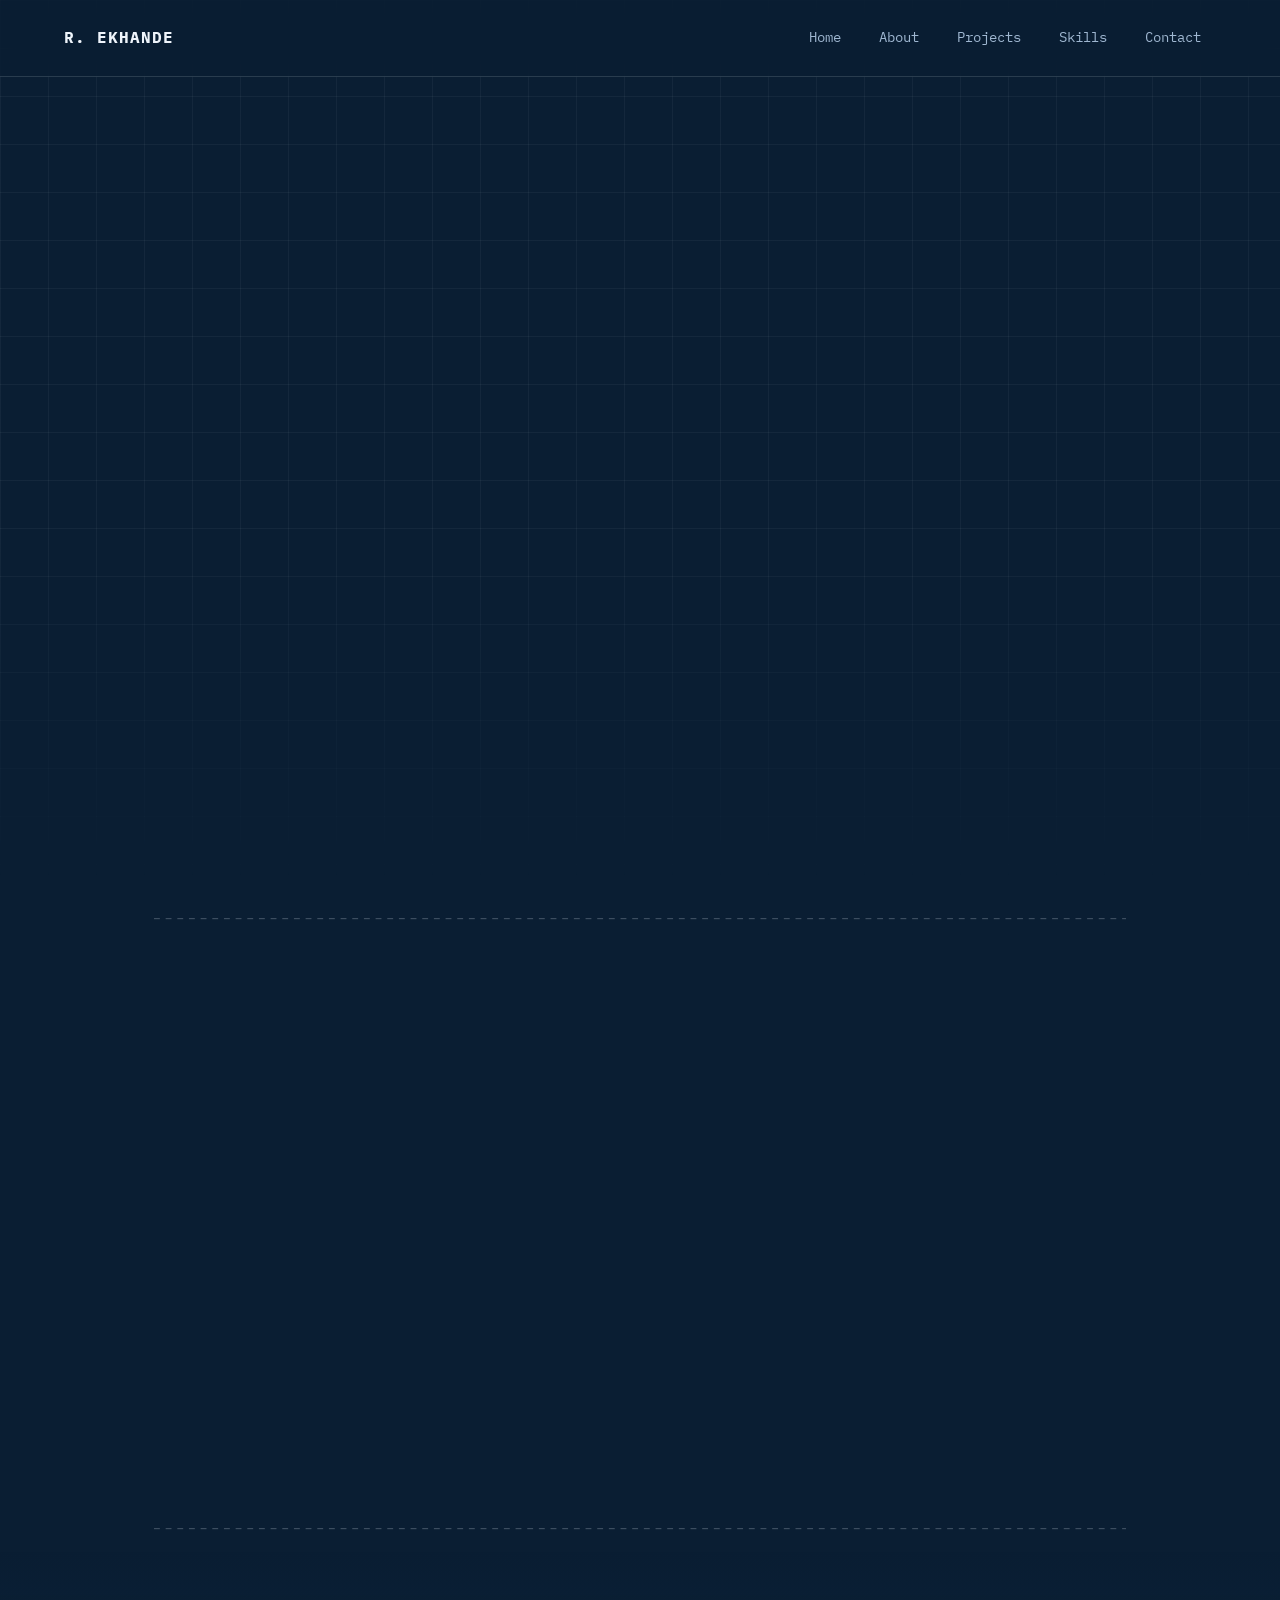
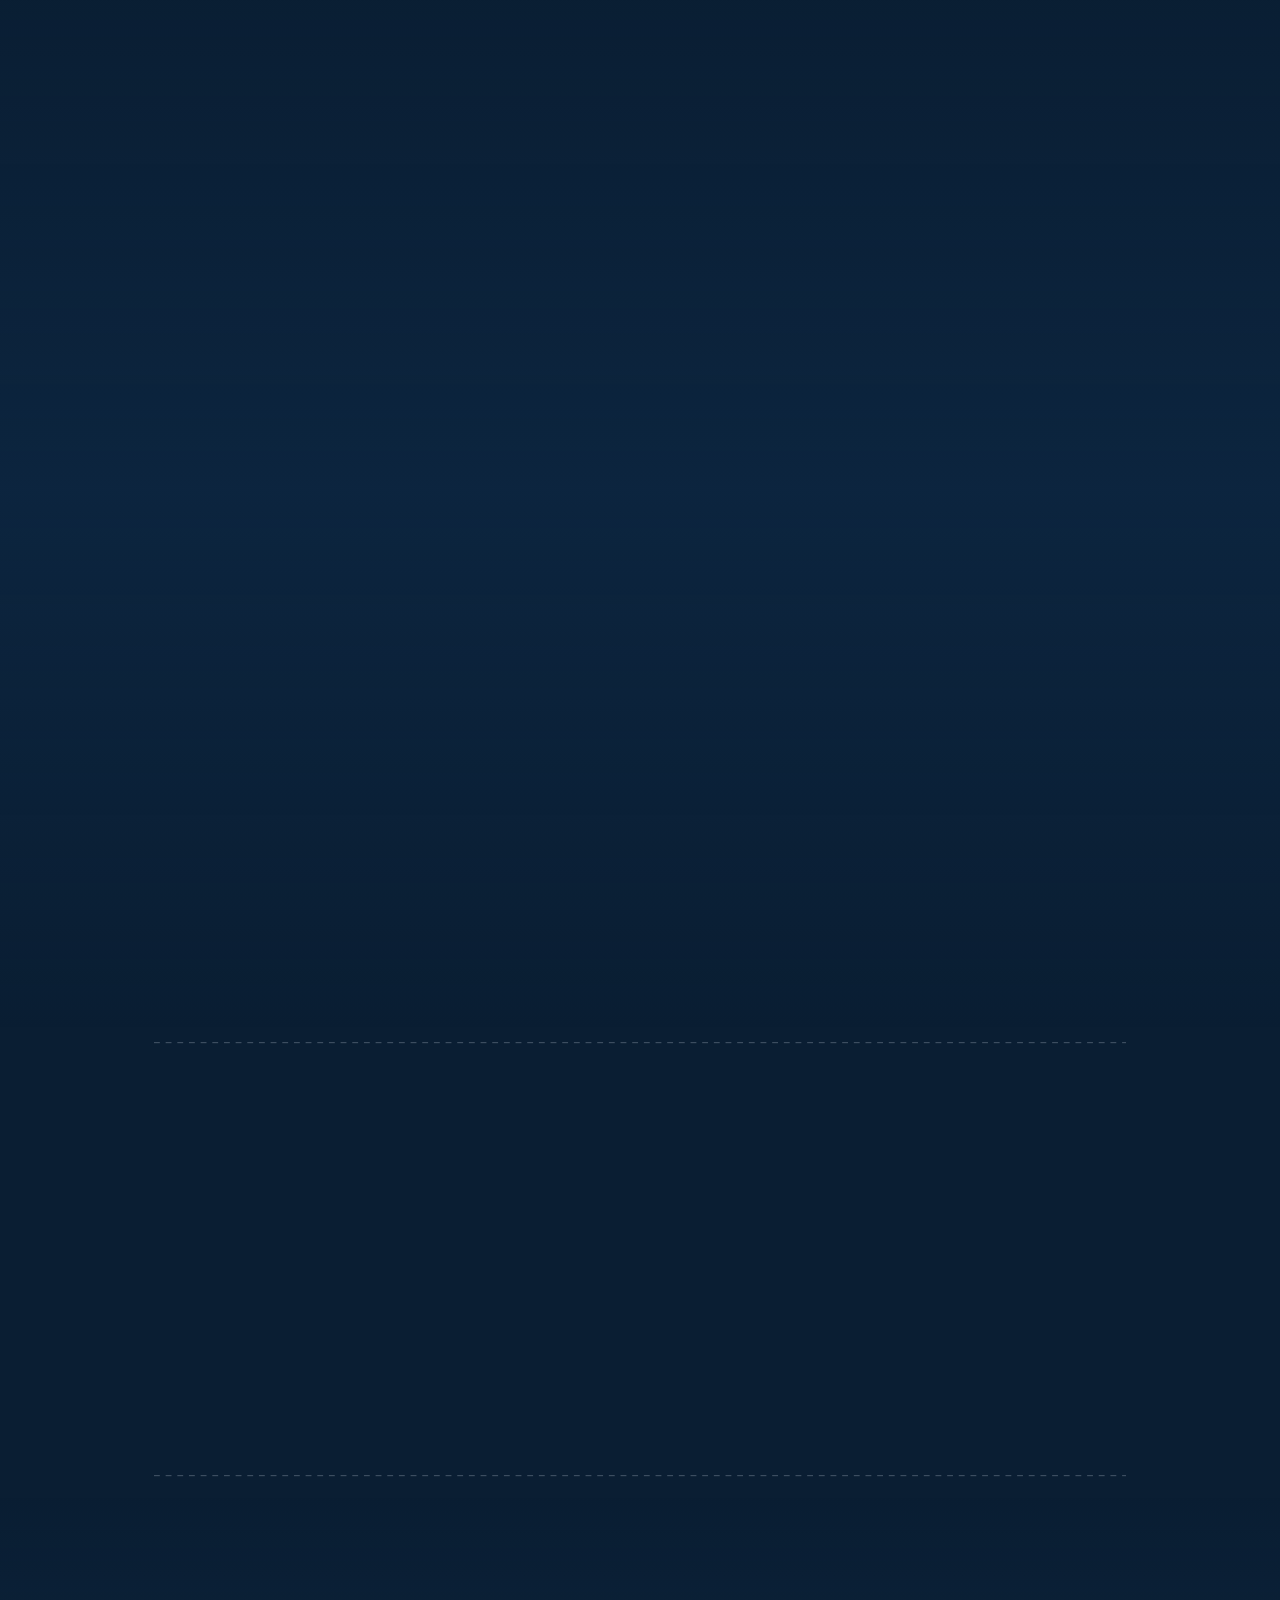
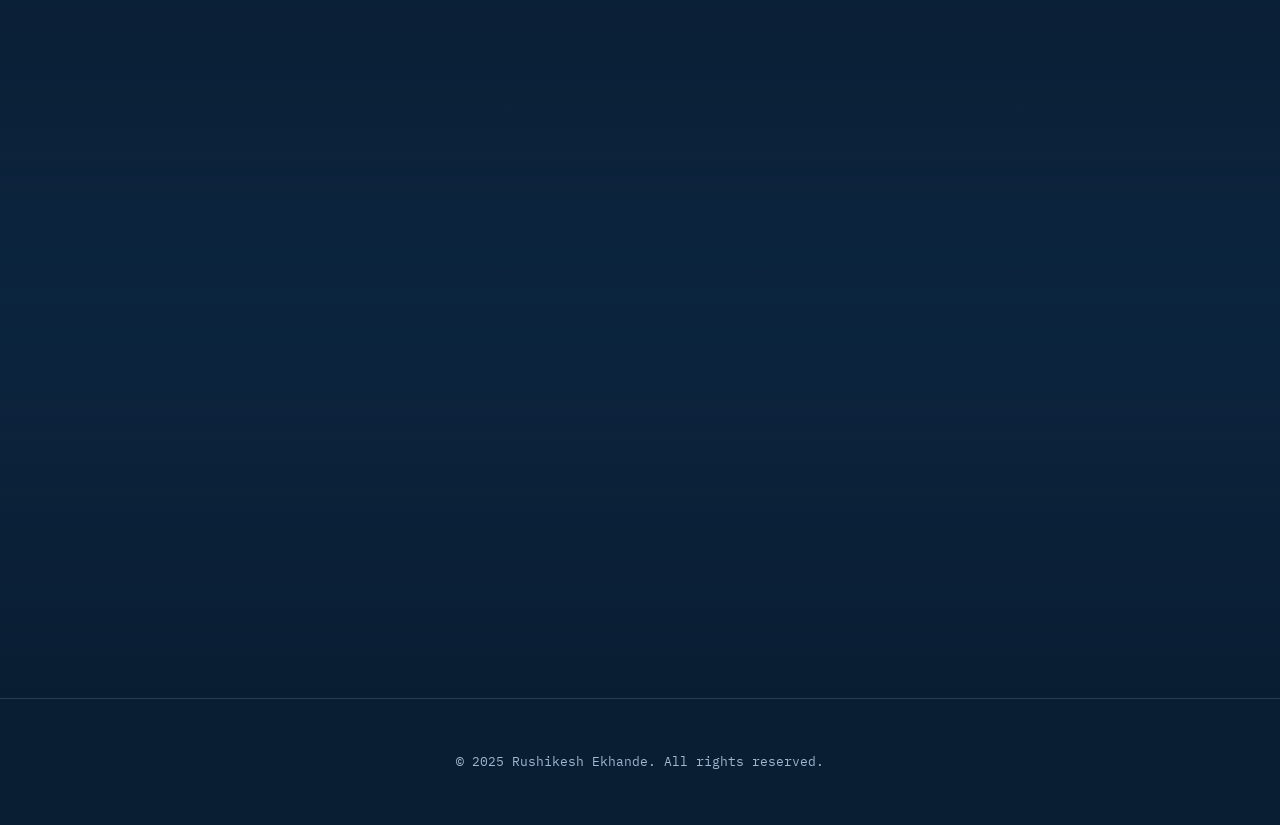
==== index.html @ d386005d "Rename rushi.html to index.html" ====
<!DOCTYPE html>
<html lang="en">
<head>
<meta charset="UTF-8">
<meta name="viewport" content="width=device-width, initial-scale=1.0">
<title>Rushikesh Ekhande — Portfolio</title>
<link rel="preconnect" href="https://fonts.googleapis.com">
<link rel="preconnect" href="https://fonts.gstatic.com" crossorigin>
<link href="https://fonts.googleapis.com/css2?family=IBM+Plex+Mono:wght@400;500;600;700&family=IBM+Plex+Sans:wght@400;500;600;700&display=swap" rel="stylesheet">
<link rel="stylesheet" href="rushi.css">
</head>
<body>

<div class="grid-overlay" aria-hidden="true"></div>

<header class="nav" id="nav">
  <a href="#home" class="brand">R. EKHANDE</a>
  <button class="nav-toggle" id="navToggle" aria-label="Toggle menu" aria-expanded="false">
    <span></span><span></span><span></span>
  </button>
  <nav class="nav-links" id="navLinks">
    <a href="#home" class="nav-link" data-section="home">Home</a>
    <a href="#about" class="nav-link" data-section="about">About</a>
    <a href="#projects" class="nav-link" data-section="projects">Projects</a>
    <a href="#skills" class="nav-link" data-section="skills">Skills</a>
    <a href="#contact" class="nav-link" data-section="contact">Contact</a>
  </nav>
</header>

<!-- HOME -->
<section id="home" class="section hero">
  <div class="hero-inner">
    <p class="tag reveal">Fig. 01 — Introduction</p>
    <h1 class="reveal">
      Rushikesh <br> Ekhande
    </h1>
    <p class="hero-role reveal">
      <span id="roleTyped"></span><span class="caret">|</span>
    </p>
    <p class="hero-desc reveal">
      Electronics &amp; Telecommunication engineer by training, backend problem-solver by trade.
      I build the reports, integrations, and quiet fixes that keep business systems reliable.
    </p>
    <div class="hero-actions reveal">
      <a href="#projects" class="btn btn-solid">See my work</a>
      <a href="#contact" class="btn btn-outline">Get in touch</a>
    </div>
  </div>

  <div class="title-block reveal" aria-hidden="true">
    <div class="tb-row"><span>NAME</span><b>R. Ekhande</b></div>
    <div class="tb-row"><span>DISCIPLINE</span><b>Backend / ABAP</b></div>
    <div class="tb-row"><span>SHEET</span><b>1 of 1</b></div>
    <div class="tb-row"><span>REV</span><b>2025</b></div>
  </div>
</section>

<div class="divider" aria-hidden="true"><svg viewBox="0 0 1000 24" preserveAspectRatio="none"><line class="dim-line" x1="0" y1="12" x2="1000" y2="12"/></svg></div>

<!-- ABOUT -->
<section id="about" class="section">
  <p class="tag reveal">Fig. 02 — About</p>
  <h2 class="reveal">Background</h2>

  <div class="about-grid">
    <p class="about-copy reveal">
      I started in Electronics &amp; Telecommunication engineering, which is where I first got
      comfortable tracing a signal until I understood exactly why it behaved the way it did.
      That habit carried straight over into backend development — these days it's SAP ABAP,
      chasing a bug through debugger breakpoints instead of an oscilloscope.
      <br><br>
      I work across SD, MM, FI/CO and PP/QM: custom reports, CDS views, BAdI implementations,
      background jobs, and the occasional archiving or compliance build. I like problems with
      a definite root cause, and I'd rather step through the logic myself than guess.
    </p>

    <div class="spec-table reveal">
      <div class="spec-row"><span>Role</span><b>SAP ABAP Developer / Technical Consultant</b></div>
      <div class="spec-row"><span>Background</span><b>B.E. Electronics &amp; Telecommunication</b></div>
      <div class="spec-row"><span>Modules</span><b>SD · MM · FI/CO · PP/QM</b></div>
      <div class="spec-row"><span>Approach</span><b>Iterative, debug-first, hands-on</b></div>
      <div class="spec-row"><span>Status</span><b class="status">● Open to new work</b></div>
    </div>
  </div>
</section>

<div class="divider" aria-hidden="true"><svg viewBox="0 0 1000 24" preserveAspectRatio="none"><line class="dim-line" x1="0" y1="12" x2="1000" y2="12"/></svg></div>

<!-- PROJECTS -->
<section id="projects" class="section alt">
  <p class="tag reveal">Fig. 03 — Selected work</p>
  <h2 class="reveal">Projects</h2>

  <div class="project-list">
    <article class="project-card reveal">
      <div class="pc-num">01</div>
      <div>
        <h3>Purchase Register Reporting Layer</h3>
        <p>A consolidated CDS view joining purchasing, GR/IR, accounting, and vendor master
        data into one reliable purchase register — later rebuilt with associations so other
        reports could reuse it directly.</p>
        <div class="pc-tags"><span>CDS Views</span><span>S/4HANA</span><span>MM</span></div>
      </div>
    </article>

    <article class="project-card reveal">
      <div class="pc-num">02</div>
      <div>
        <h3>Change-Data Archiving Extract</h3>
        <p>A custom data-archiving segment exposing full change-document history for audit
        and compliance extracts, built through SAP's archiving toolset from the ground up.</p>
        <div class="pc-tags"><span>DART</span><span>Archiving</span><span>Compliance</span></div>
      </div>
    </article>

    <article class="project-card reveal">
      <div class="pc-num">03</div>
      <div>
        <h3>Material Stock Ageing Report</h3>
        <p>An ALV report with configurable ageing buckets, giving planners a fast, filterable
        read on slow-moving inventory across plants.</p>
        <div class="pc-tags"><span>ALV</span><span>MM</span><span>Reporting</span></div>
      </div>
    </article>

    <article class="project-card reveal">
      <div class="pc-num">04</div>
      <div>
        <h3>GST Posting Fix — Business Area / Profit Center</h3>
        <p>A targeted enhancement that resolved recurring posting errors on inbound GST
        invoices by correctly deriving profit center from upstream master data.</p>
        <div class="pc-tags"><span>Enhancements</span><span>FI/CO</span><span>GST</span></div>
      </div>
    </article>
  </div>
</section>

<div class="divider" aria-hidden="true"><svg viewBox="0 0 1000 24" preserveAspectRatio="none"><line class="dim-line" x1="0" y1="12" x2="1000" y2="12"/></svg></div>

<!-- SKILLS -->
<section id="skills" class="section">
  <p class="tag reveal">Fig. 04 — Toolkit</p>
  <h2 class="reveal">Skills</h2>

  <div class="skills-grid reveal">
    <div class="skill-chip">SAP ABAP</div>
    <div class="skill-chip">CDS Views</div>
    <div class="skill-chip">ALV Reports</div>
    <div class="skill-chip">BAdI &amp; Enhancements</div>
    <div class="skill-chip">SAP DART</div>
    <div class="skill-chip">Module Pool</div>
    <div class="skill-chip">SD · MM · FI-CO</div>
    <div class="skill-chip">SQL</div>
    <div class="skill-chip">HTML / CSS / JS</div>
    <div class="skill-chip">GST &amp; E-Invoicing</div>
  </div>
</section>

<div class="divider" aria-hidden="true"><svg viewBox="0 0 1000 24" preserveAspectRatio="none"><line class="dim-line" x1="0" y1="12" x2="1000" y2="12"/></svg></div>

<!-- CONTACT -->
<section id="contact" class="section alt">
  <p class="tag reveal">Fig. 05 — Contact</p>
  <h2 class="reveal">Let's talk</h2>
  <p class="section-sub reveal">Have a project, a role, or just a question? Send it over.</p>

  <form class="contact-form reveal" id="contactForm" novalidate>
    <div class="field">
      <label for="name">Name</label>
      <input type="text" id="name" name="name" placeholder="Your name" required>
      <span class="field-error" data-for="name"></span>
    </div>
    <div class="field">
      <label for="email">Email</label>
      <input type="email" id="email" name="email" placeholder="you@example.com" required>
      <span class="field-error" data-for="email"></span>
    </div>
    <div class="field">
      <label for="message">Message</label>
      <textarea id="message" name="message" rows="5" placeholder="Your message" required></textarea>
      <span class="field-error" data-for="message"></span>
    </div>
    <div class="form-actions">
      <button type="submit" class="btn btn-solid">Send message</button>
      <span class="form-status" id="formStatus"></span>
    </div>
  </form>
</section>

<footer class="footer">
  <p>© 2025 Rushikesh Ekhande. All rights reserved.</p>
</footer>

<button id="backToTop" class="back-to-top" aria-label="Back to top">↑</button>

<script src="index.js"></script>
</body>
</html>
---- rushi.css ----
:root {
  --navy-950: #0a1e33;
  --navy-900: #0d2745;
  --navy-800: #133a63;
  --navy-700: #1c4a7a;
  --line: rgba(233, 244, 251, 0.14);
  --line-strong: rgba(233, 244, 251, 0.28);
  --paper: #eef4fb;
  --ink: #eaf2fa;
  --muted: #9fb7d1;
  --amber: #ffb020;
  --amber-dim: #a86e17;
  --cyan: #6fd6e6;
  --radius: 4px;
  --maxw: 1100px;
  --font-mono: 'IBM Plex Mono', ui-monospace, monospace;
  --font-sans: 'IBM Plex Sans', system-ui, sans-serif;
}

* { box-sizing: border-box; }

html { scroll-behavior: smooth; }

@media (prefers-reduced-motion: reduce) {
  html { scroll-behavior: auto; }
  * { animation-duration: 0.01ms !important; animation-iteration-count: 1 !important; transition-duration: 0.01ms !important; }
}

body {
  margin: 0;
  background: var(--navy-950);
  color: var(--ink);
  font-family: var(--font-sans);
  line-height: 1.6;
  -webkit-font-smoothing: antialiased;
}

a { color: inherit; }

h1, h2, h3 {
  font-family: var(--font-mono);
  font-weight: 600;
  margin: 0;
  letter-spacing: -0.01em;
}

.grid-overlay {
  position: fixed;
  inset: 0;
  pointer-events: none;
  z-index: 0;
  background-image:
    linear-gradient(var(--line) 1px, transparent 1px),
    linear-gradient(90deg, var(--line) 1px, transparent 1px);
  background-size: 48px 48px;
  opacity: 0.35;
  mask-image: linear-gradient(to bottom, black, black 60%, transparent 100%);
}

/* NAV */
.nav {
  position: sticky;
  top: 0;
  z-index: 100;
  display: flex;
  align-items: center;
  justify-content: space-between;
  padding: 18px clamp(20px, 5vw, 64px);
  background: rgba(10, 30, 51, 0.82);
  backdrop-filter: blur(10px);
  border-bottom: 1px solid var(--line);
}

.brand {
  font-family: var(--font-mono);
  font-weight: 700;
  letter-spacing: 0.06em;
  text-decoration: none;
  font-size: 1rem;
  color: var(--paper);
}

.nav-links { display: flex; gap: 8px; }

.nav-link {
  font-family: var(--font-mono);
  font-size: 0.85rem;
  text-decoration: none;
  color: var(--muted);
  padding: 8px 14px;
  border-radius: var(--radius);
  border: 1px solid transparent;
  transition: color 0.2s, border-color 0.2s, background 0.2s;
}

.nav-link:hover { color: var(--paper); border-color: var(--line-strong); }

.nav-link.active {
  color: var(--amber);
  border-color: var(--amber-dim);
  background: rgba(255, 176, 32, 0.08);
}

.nav-toggle {
  display: none;
  flex-direction: column;
  gap: 5px;
  background: none;
  border: 1px solid var(--line-strong);
  border-radius: var(--radius);
  padding: 9px 10px;
  cursor: pointer;
}
.nav-toggle span { width: 20px; height: 2px; background: var(--paper); display: block; }

/* SECTIONS */
.section {
  position: relative;
  z-index: 1;
  max-width: var(--maxw);
  margin: 0 auto;
  padding: 100px clamp(20px, 5vw, 64px);
}
.section.alt { background: linear-gradient(180deg, transparent, rgba(19, 58, 99, 0.25), transparent); max-width: 100%; }
.section.alt > * { max-width: var(--maxw); margin-left: auto; margin-right: auto; }
.section.alt > *:not(.project-list):not(.skills-grid) { }

.tag {
  font-family: var(--font-mono);
  font-size: 0.8rem;
  color: var(--amber);
  letter-spacing: 0.08em;
  text-transform: uppercase;
  margin: 0 0 14px;
}

.section-sub { color: var(--muted); margin-top: 10px; }

.divider { max-width: var(--maxw); margin: 0 auto; padding: 0 clamp(20px, 5vw, 64px); }
.dim-line { stroke: var(--line-strong); stroke-width: 1; stroke-dasharray: 6 6; }

/* HERO */
.hero {
  display: flex;
  align-items: center;
  justify-content: space-between;
  gap: 40px;
  min-height: calc(100vh - 70px);
  flex-wrap: wrap;
  padding-top: 60px;
}
.hero-inner { max-width: 640px; }

.hero h1 {
  font-size: clamp(2.4rem, 6vw, 4rem);
  line-height: 1.05;
  margin: 6px 0 18px;
  color: var(--paper);
}

.hero-role {
  font-family: var(--font-mono);
  color: var(--cyan);
  font-size: 1.1rem;
  min-height: 1.5em;
  margin-bottom: 20px;
}
.caret { animation: blink 1s step-end infinite; color: var(--amber); }
@keyframes blink { 50% { opacity: 0; } }

.hero-desc { color: var(--muted); max-width: 52ch; margin-bottom: 32px; }

.hero-actions { display: flex; gap: 14px; flex-wrap: wrap; }

.btn {
  font-family: var(--font-mono);
  font-size: 0.9rem;
  padding: 13px 24px;
  border-radius: var(--radius);
  text-decoration: none;
  display: inline-flex;
  align-items: center;
  gap: 8px;
  cursor: pointer;
  border: 1px solid transparent;
  transition: transform 0.15s ease, background 0.2s, border-color 0.2s;
}
.btn:active { transform: translateY(1px); }
.btn-solid { background: var(--amber); color: var(--navy-950); font-weight: 600; }
.btn-solid:hover { background: #ffc355; }
.btn-outline { border-color: var(--line-strong); color: var(--paper); }
.btn-outline:hover { border-color: var(--cyan); color: var(--cyan); }

.title-block {
  font-family: var(--font-mono);
  font-size: 0.78rem;
  border: 1px solid var(--line-strong);
  border-radius: var(--radius);
  padding: 16px 18px;
  min-width: 220px;
  color: var(--muted);
  background: rgba(19, 58, 99, 0.25);
  align-self: flex-end;
}
.tb-row { display: flex; justify-content: space-between; gap: 20px; padding: 5px 0; border-bottom: 1px dashed var(--line); }
.tb-row:last-child { border-bottom: none; }
.tb-row b { color: var(--paper); font-weight: 500; }

/* ABOUT */
.about-grid { display: grid; grid-template-columns: 1.2fr 1fr; gap: 48px; margin-top: 36px; align-items: start; }
.about-copy { color: var(--muted); }
.about-copy br { content: ""; display: block; margin-top: 8px; }

.spec-table { border: 1px solid var(--line-strong); border-radius: var(--radius); overflow: hidden; }
.spec-row {
  display: flex; justify-content: space-between; gap: 16px;
  padding: 14px 16px; font-family: var(--font-mono); font-size: 0.85rem;
  border-bottom: 1px solid var(--line);
}
.spec-row:last-child { border-bottom: none; }
.spec-row span { color: var(--muted); }
.spec-row b { color: var(--paper); font-weight: 500; text-align: right; }
.status { color: #6ee7a0 !important; }

/* PROJECTS */
.project-list { margin-top: 36px; display: flex; flex-direction: column; gap: 1px; }
.project-card {
  display: grid; grid-template-columns: 70px 1fr; gap: 24px;
  padding: 28px 20px; border-top: 1px solid var(--line);
  transition: background 0.2s;
}
.project-list .project-card:first-child { border-top: none; }
.project-card:hover { background: rgba(19, 58, 99, 0.2); }
.pc-num { font-family: var(--font-mono); color: var(--amber-dim); font-size: 1.6rem; font-weight: 700; }
.project-card h3 { color: var(--paper); font-size: 1.1rem; margin-bottom: 8px; }
.project-card p { color: var(--muted); margin: 0 0 14px; max-width: 68ch; }
.pc-tags { display: flex; gap: 8px; flex-wrap: wrap; }
.pc-tags span {
  font-family: var(--font-mono); font-size: 0.72rem; color: var(--cyan);
  border: 1px solid rgba(111, 214, 230, 0.3); padding: 4px 10px; border-radius: 999px;
}

/* SKILLS */
.skills-grid { margin-top: 30px; display: flex; flex-wrap: wrap; gap: 12px; }
.skill-chip {
  font-family: var(--font-mono); font-size: 0.85rem; color: var(--paper);
  border: 1px solid var(--line-strong); border-radius: 999px; padding: 10px 18px;
  transition: border-color 0.2s, color 0.2s, transform 0.15s;
}
.skill-chip:hover { border-color: var(--amber); color: var(--amber); transform: translateY(-2px); }

/* CONTACT FORM */
.contact-form { margin-top: 32px; max-width: 560px; display: flex; flex-direction: column; gap: 20px; }
.field { display: flex; flex-direction: column; gap: 6px; }
.field label { font-family: var(--font-mono); font-size: 0.8rem; color: var(--muted); }
.field input, .field textarea {
  font-family: var(--font-sans); font-size: 0.95rem;
  background: rgba(19, 58, 99, 0.25); border: 1px solid var(--line-strong);
  border-radius: var(--radius); padding: 12px 14px; color: var(--paper); resize: vertical;
}
.field input::placeholder, .field textarea::placeholder { color: #6f88a3; }
.field input:focus, .field textarea:focus { outline: 2px solid var(--cyan); outline-offset: 1px; border-color: var(--cyan); }
.field.invalid input, .field.invalid textarea { border-color: #ff6b6b; }
.field-error { font-family: var(--font-mono); font-size: 0.75rem; color: #ff8a8a; min-height: 1em; }

.form-actions { display: flex; align-items: center; gap: 16px; }
.form-status { font-family: var(--font-mono); font-size: 0.85rem; color: #6ee7a0; }

/* FOOTER */
.footer {
  text-align: center; padding: 40px 20px; color: var(--muted);
  font-family: var(--font-mono); font-size: 0.8rem;
  border-top: 1px solid var(--line);
}

/* BACK TO TOP */
.back-to-top {
  position: fixed; right: 24px; bottom: 24px; z-index: 90;
  width: 44px; height: 44px; border-radius: 50%;
  background: var(--amber); color: var(--navy-950); border: none;
  font-size: 1.1rem; cursor: pointer;
  opacity: 0; visibility: hidden; transform: translateY(10px);
  transition: opacity 0.25s, transform 0.25s, visibility 0.25s;
}
.back-to-top.visible { opacity: 1; visibility: visible; transform: translateY(0); }
.back-to-top:hover { background: #ffc355; }

/* EDITOR CODE BLOCK removed (not used in this version) */

/* REVEAL ANIMATION */
.reveal {
  opacity: 0;
  transform: translateY(18px);
  transition: opacity 0.6s ease, transform 0.6s ease;
}
.reveal.in-view { opacity: 1; transform: translateY(0); }

/* RESPONSIVE */
@media (max-width: 860px) {
  .about-grid { grid-template-columns: 1fr; }
  .hero { flex-direction: column; align-items: flex-start; }
  .title-block { align-self: stretch; }
}

@media (max-width: 720px) {
  .nav-toggle { display: flex; }
  .nav-links {
    position: absolute; top: 100%; left: 0; right: 0;
    flex-direction: column; background: var(--navy-900);
    border-bottom: 1px solid var(--line);
    max-height: 0; overflow: hidden; transition: max-height 0.3s ease;
  }
  .nav-links.open { max-height: 320px; }
  .nav-link { padding: 16px 24px; border-radius: 0; border-bottom: 1px solid var(--line); }
  .project-card { grid-template-columns: 1fr; }
  .pc-num { font-size: 1.2rem; }
}
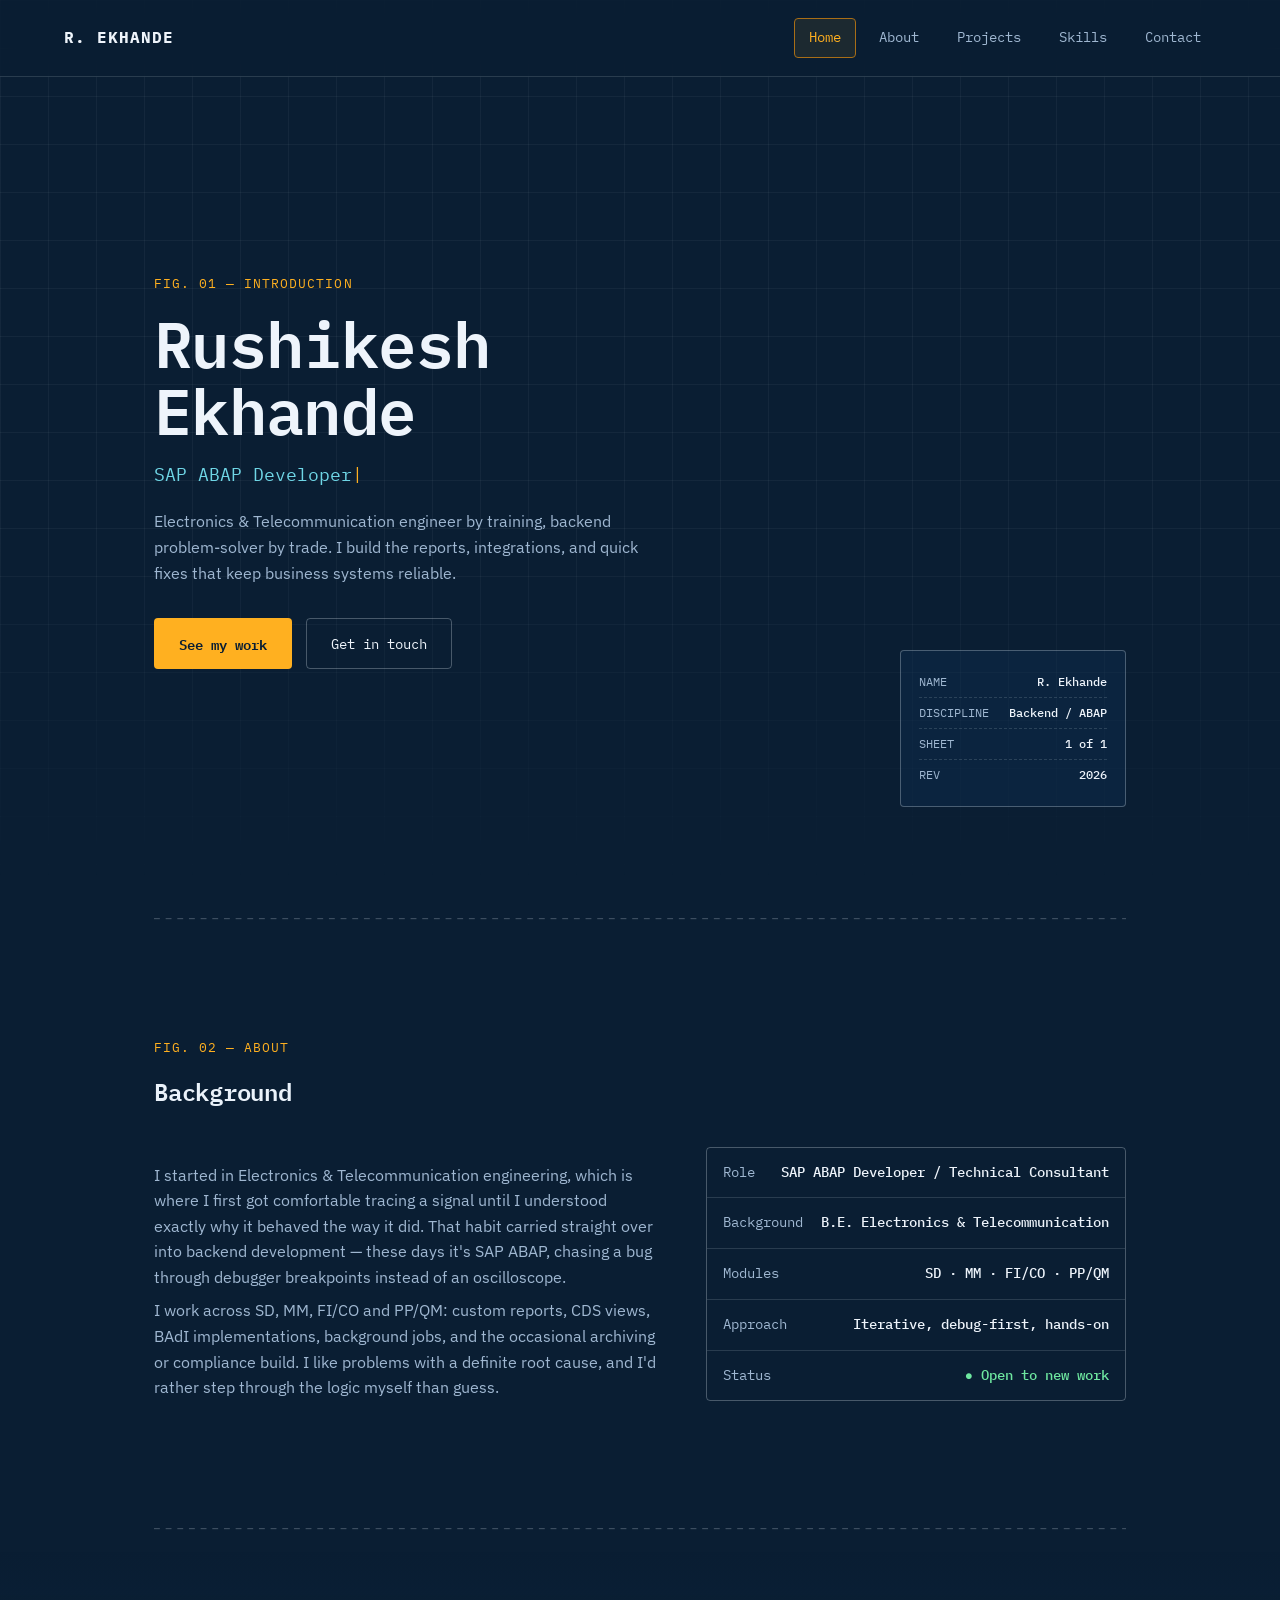
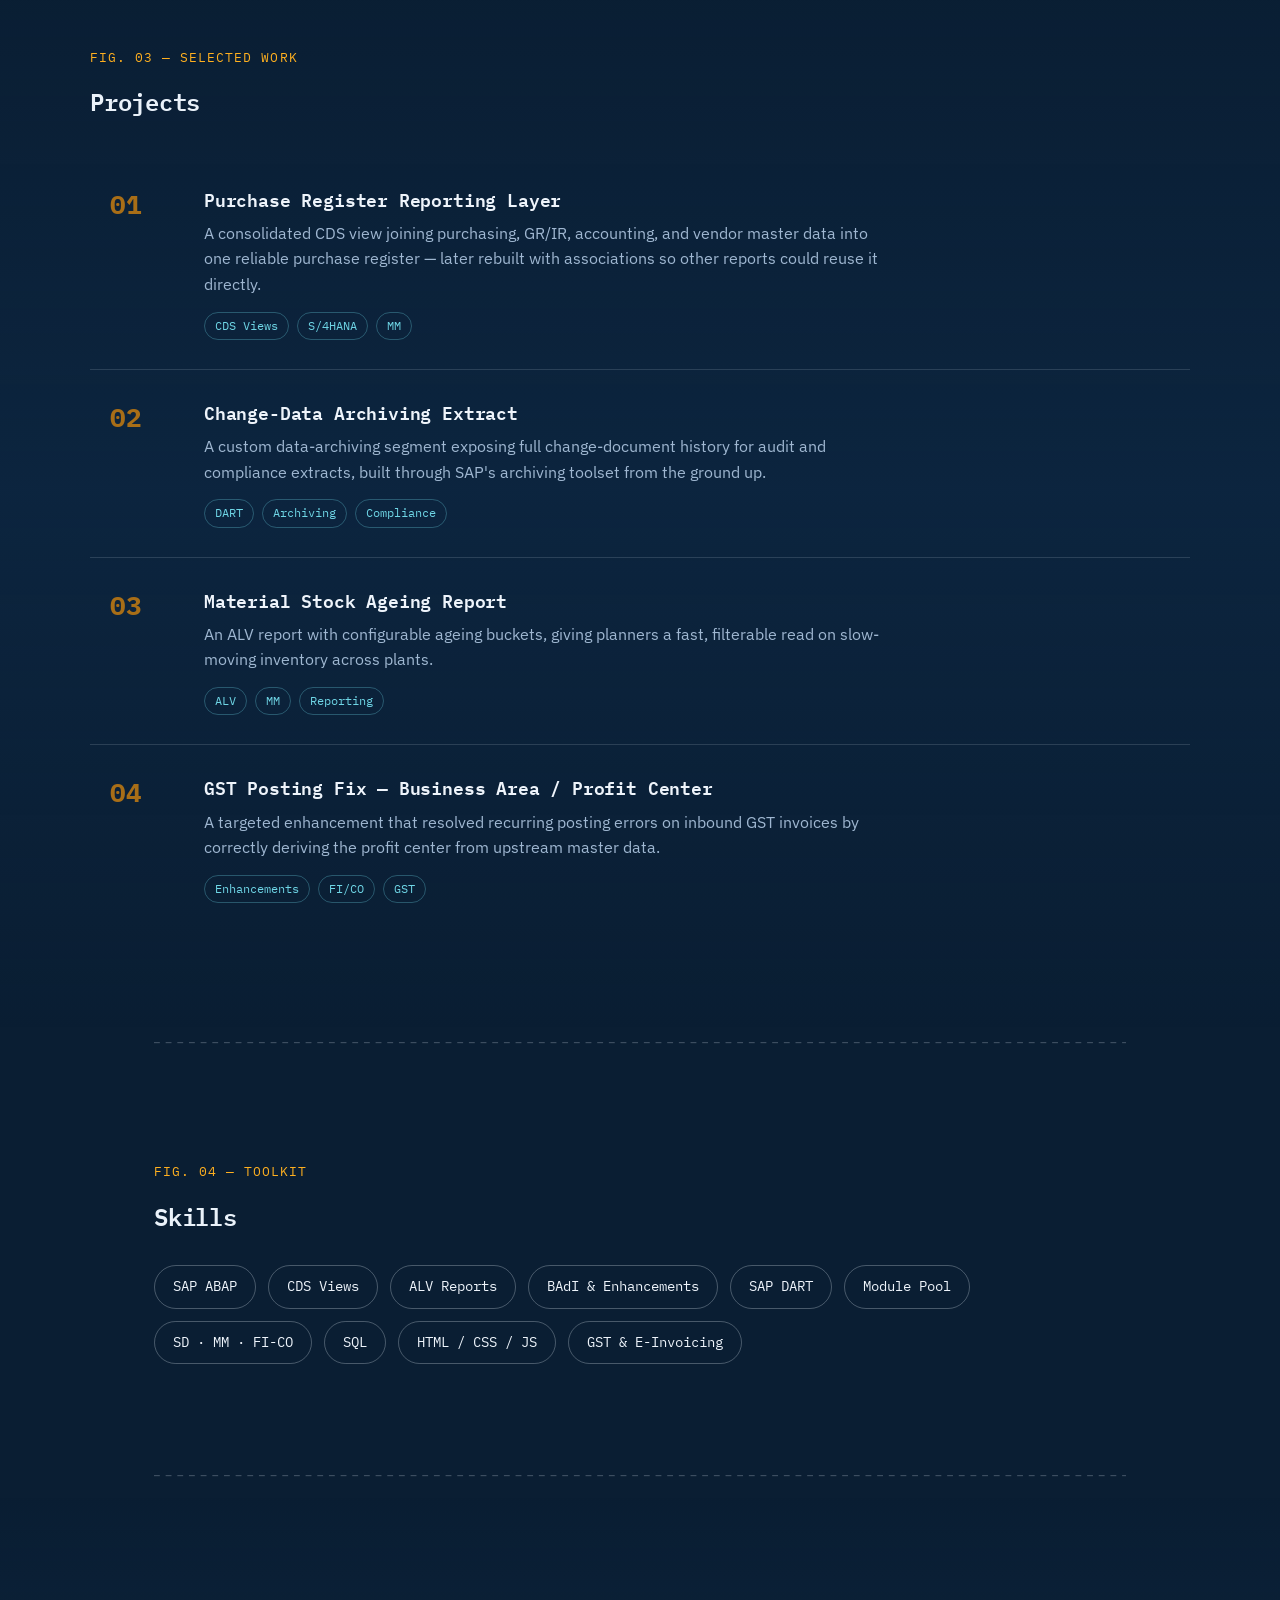
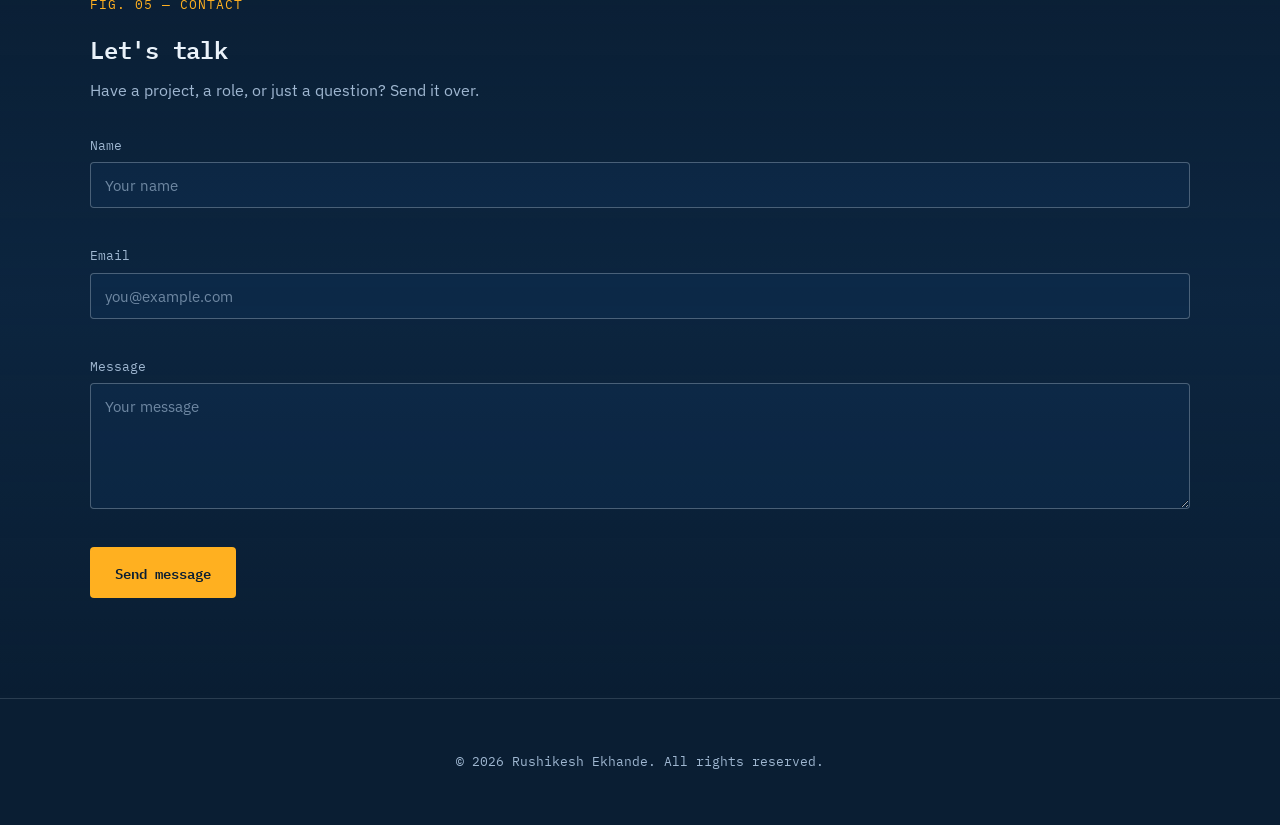
==== commit 8b04bb87: "Update index.html" ====
--- a/index.html
+++ b/index.html
@@ -39,7 +39,7 @@
     </p>
     <p class="hero-desc reveal">
       Electronics &amp; Telecommunication engineer by training, backend problem-solver by trade.
-      I build the reports, integrations, and quiet fixes that keep business systems reliable.
+      I build the reports, integrations, and quick fixes that keep business systems reliable.
     </p>
     <div class="hero-actions reveal">
       <a href="#projects" class="btn btn-solid">See my work</a>
@@ -51,7 +51,7 @@
     <div class="tb-row"><span>NAME</span><b>R. Ekhande</b></div>
     <div class="tb-row"><span>DISCIPLINE</span><b>Backend / ABAP</b></div>
     <div class="tb-row"><span>SHEET</span><b>1 of 1</b></div>
-    <div class="tb-row"><span>REV</span><b>2025</b></div>
+    <div class="tb-row"><span>REV</span><b>2026</b></div>
   </div>
 </section>
 
@@ -128,7 +128,7 @@
       <div>
         <h3>GST Posting Fix — Business Area / Profit Center</h3>
         <p>A targeted enhancement that resolved recurring posting errors on inbound GST
-        invoices by correctly deriving profit center from upstream master data.</p>
+        invoices by correctly deriving the profit center from upstream master data.</p>
         <div class="pc-tags"><span>Enhancements</span><span>FI/CO</span><span>GST</span></div>
       </div>
     </article>
@@ -188,11 +188,11 @@
 </section>
 
 <footer class="footer">
-  <p>© 2025 Rushikesh Ekhande. All rights reserved.</p>
+  <p>© 2026 Rushikesh Ekhande. All rights reserved.</p>
 </footer>
 
 <button id="backToTop" class="back-to-top" aria-label="Back to top">↑</button>
 
-<script src="index.js"></script>
+<script src="rushi.js"></script>
 </body>
 </html>
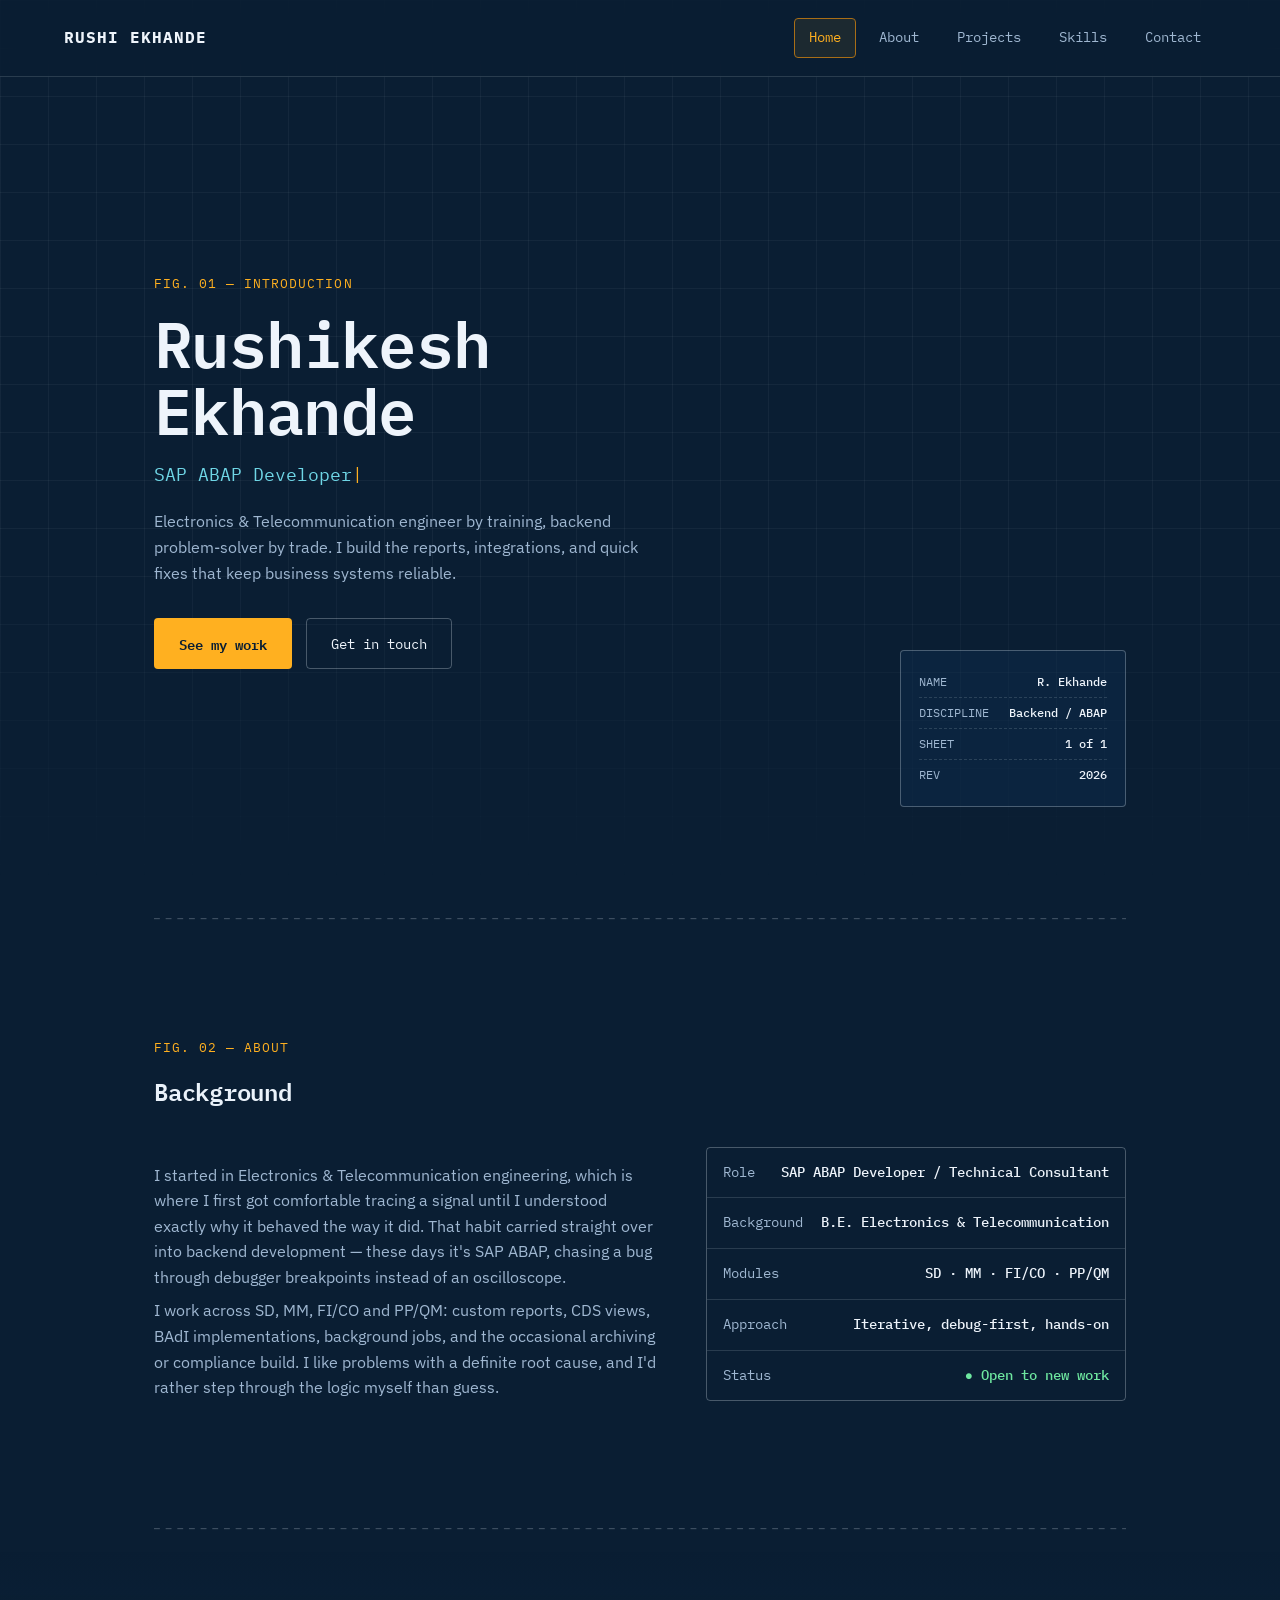
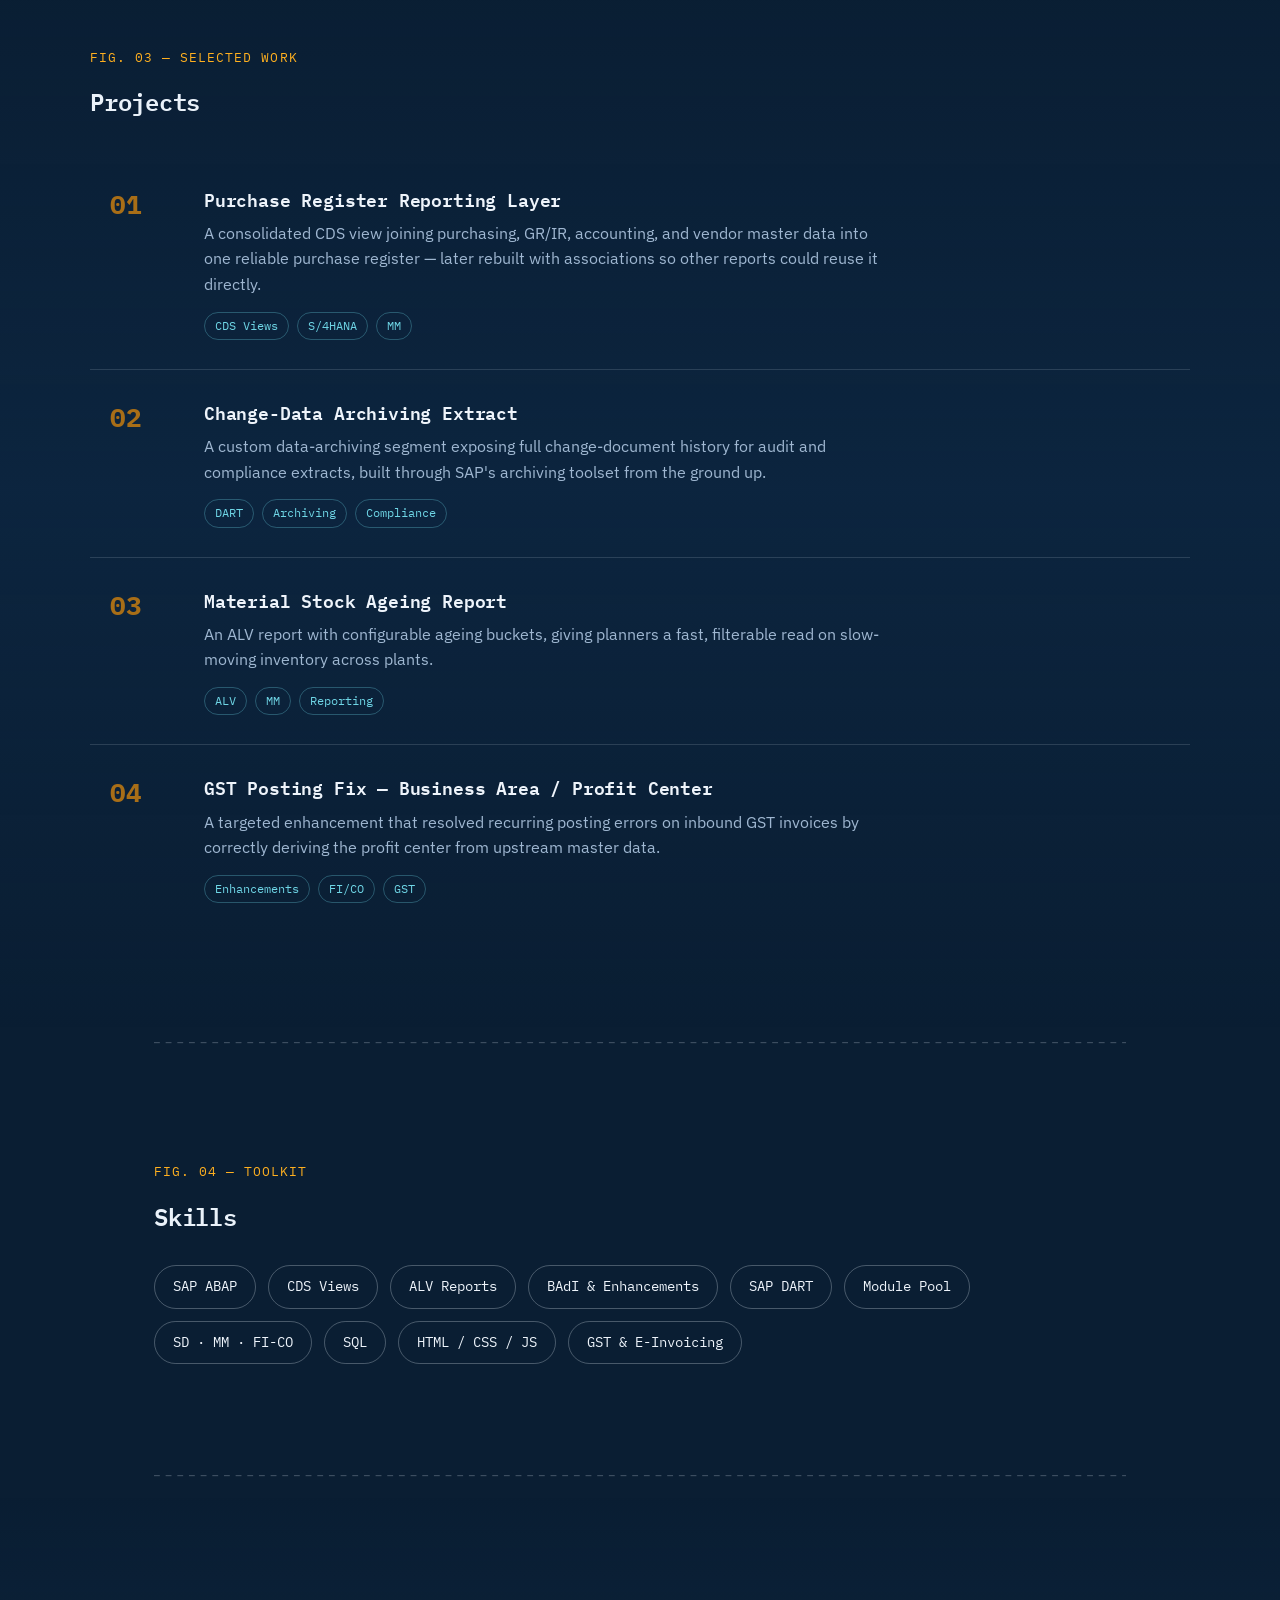
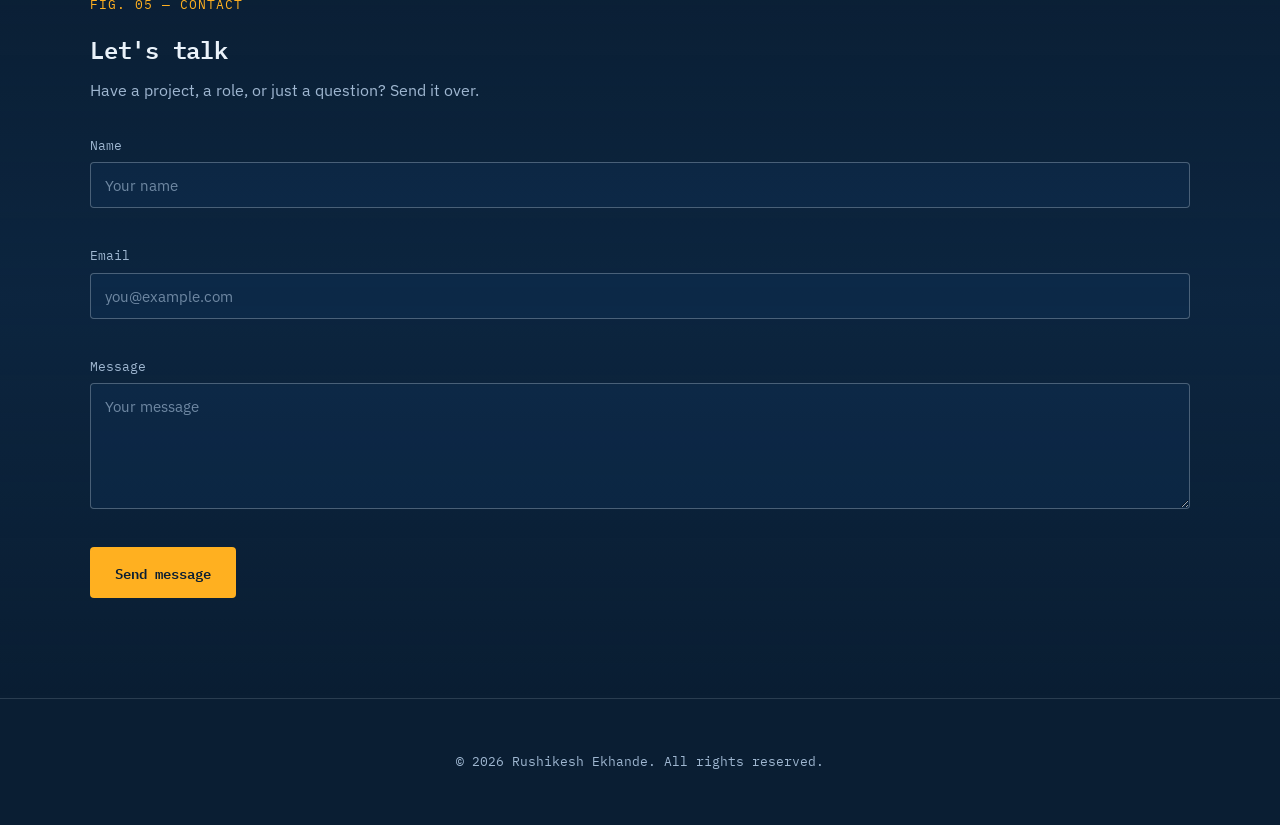
==== commit 3081641a: "Update brand name from 'R. EKHANDE' to 'RUSHI EKHANDE'" ====
--- a/index.html
+++ b/index.html
@@ -14,7 +14,7 @@
 <div class="grid-overlay" aria-hidden="true"></div>
 
 <header class="nav" id="nav">
-  <a href="#home" class="brand">R. EKHANDE</a>
+  <a href="#home" class="brand">RUSHI EKHANDE</a>
   <button class="nav-toggle" id="navToggle" aria-label="Toggle menu" aria-expanded="false">
     <span></span><span></span><span></span>
   </button>
